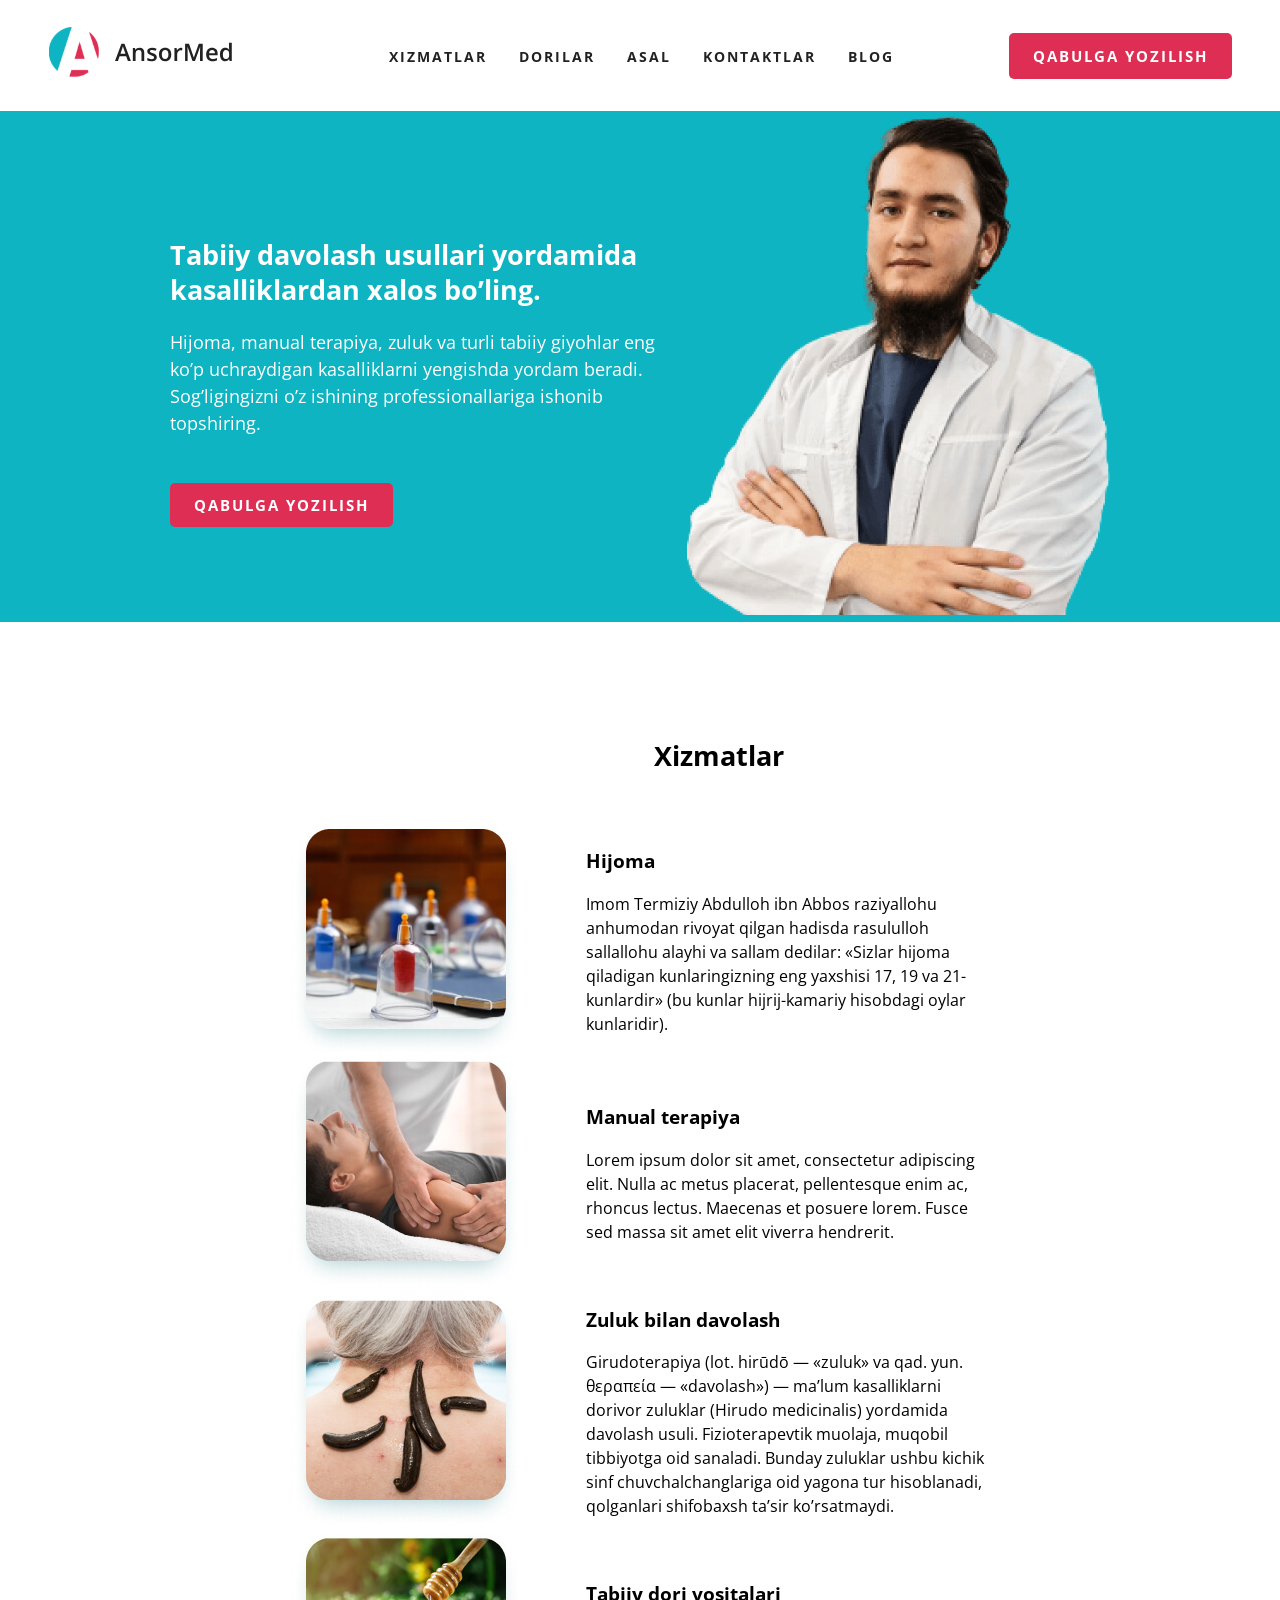
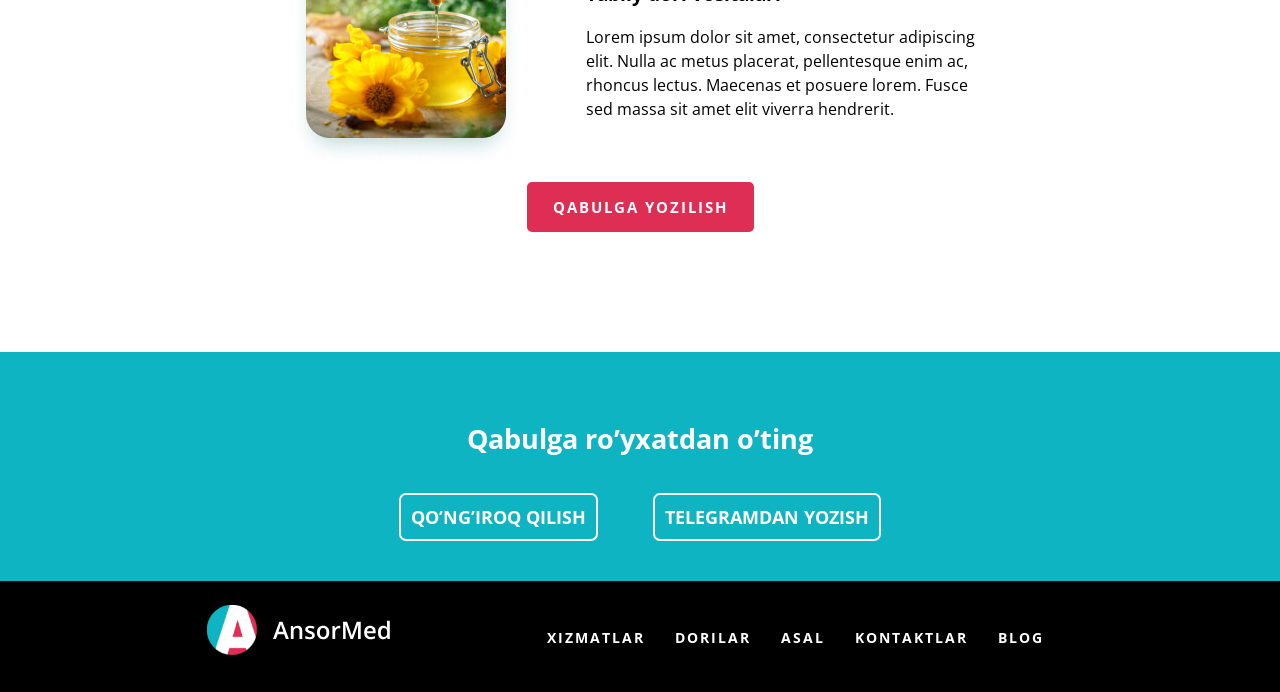
==== index.html @ 1b29dc1c "First commit" ====
<!DOCTYPE html>
<html lang="uz">
  <head>
    <meta charset="UTF-8" />
    <meta name="viewport" content="width=device-width, initial-scale=1.0" />
    <title>AnsorMed</title>
    <link rel="stylesheet" href="css/main.css" />
    <link rel="preconnect" href="https://fonts.googleapis.com" />
    <link rel="preconnect" href="https://fonts.gstatic.com" crossorigin />
    <link
      href="https://fonts.googleapis.com/css2?family=Open+Sans:wght@400;700&display=swap"
      rel="stylesheet"
    />
    <link
      href="https://fonts.googleapis.com/css2?family=Open+Sans+Condensed:wght@700&display=swap"
      rel="stylesheet"
    />
  </head>

  <body>
    <!-- SITE-HEADER -->

    <header class="site-header">
      <a class="logo" href="./">
        <img
          src="img/logo.svg"
          width="185"
          height="50"
          alt="AnsorMed logotipi"
        />
      </a>
      <nav class="nav">
        <ul class="nav-list">
          <li class="nav-item">
            <a href="#" class="nav-link">Xizmatlar</a>
          </li>
          <li class="nav-item">
            <a href="#" class="nav-link">Dorilar</a>
          </li>
          <li class="nav-item">
            <a href="#" class="nav-link">Asal</a>
          </li>
          <li class="nav-item">
            <a href="#" class="nav-link">Kontaktlar</a>
          </li>
          <li class="nav-item">
            <a href="#" class="nav-link">Blog</a>
          </li>
        </ul>
      </nav>
      <a class="apply-btn" href="#">Qabulga yozilish </a>
    </header>
    <main>
      <section class="qism1">
        <div>
          <h2 class="tabiiy">
            Tabiiy davolash usullari yordamida kasalliklardan xalos bo’ling.
          </h2>
          <p class="hijoma">
            Hijoma, manual terapiya, zuluk va turli tabiiy giyohlar eng ko’p
            uchraydigan kasalliklarni yengishda yordam beradi. Sog’ligingizni
            o’z ishining professionallariga ishonib topshiring.
          </p>
          <a class="apply2" href="./">Qabulga yozilish</a>
        </div>
        <a href="./">
          <img src="img/person-img.png" alt="Heromen" width="423" height="504" />
        </a>
      </section>

      <!-- SERVICES -->

      <section class="services">
        <h2 class="services-heading">Xizmatlar</h2>

        <ul class="services-list">
          <li class="services-item service">
            <img class="img1" src="img/hijoma-img.jpg" alt="Servis rasmi" />
            <div class="service-info">
              <h3 class="service-heading">Hijoma</h3>
              <p class="service-desc">
                Imom Termiziy Abdulloh ibn Abbos raziyallohu anhumodan rivoyat
                qilgan hadisda rasululloh sallallohu alayhi va sallam dedilar:
                «Sizlar hijoma qiladigan kunlaringizning eng yaxshisi 17, 19 va
                21-kunlardir» (bu kunlar hijrij-kamariy hisobdagi oylar
                kunlaridir).
              </p>
            </div>
          </li>

          <li class="services-item service">
            <img class="img2" src="img/terapiya-img.jpg" alt="Servis rasmi" />
            <div class="service-info">
              <h3 class="service-heading">Manual terapiya</h3>
              <p class="service-desc">
                Lorem ipsum dolor sit amet, consectetur adipiscing elit. Nulla
                ac metus placerat, pellentesque enim ac, rhoncus lectus.
                Maecenas et posuere lorem. Fusce sed massa sit amet elit viverra
                hendrerit.
              </p>
            </div>
          </li>

          <li class="services-item service">
            <img class="img3" src="img/zuluk-img.jpg" alt="Servis rasmi" />
            <div class="service-info">
              <h3 class="service-heading">Zuluk bilan davolash</h3>
              <p class="service-desc">
                Girudoterapiya (lot. hirūdō — «zuluk» va qad. yun. θεραπεία —
                «davolash») — ma’lum kasalliklarni dorivor zuluklar (Hirudo
                medicinalis) yordamida davolash usuli. Fizioterapevtik muolaja,
                muqobil tibbiyotga oid sanaladi. Bunday zuluklar ushbu kichik
                sinf chuvchalchanglariga oid yagona tur hisoblanadi, qolganlari
                shifobaxsh ta’sir ko’rsatmaydi.
              </p>
            </div>
          </li>

          <li class="services-item service">
            <img class="img4" src="img/tabiiy-dori-img.jpg" alt="Servis rasmi" />
            <div class="service-info">
              <h3 class="service-heading">Tabiiy dori vositalari</h3>
              <p class="service-desc">
                Lorem ipsum dolor sit amet, consectetur adipiscing elit. Nulla
                ac metus placerat, pellentesque enim ac, rhoncus lectus.
                Maecenas et posuere lorem. Fusce sed massa sit amet elit viverra
                hendrerit.
              </p>
            </div>
          </li>
        </ul>
        <a class="apply3" href="./">Qabulga yozilish</a>
      </section>

      <div class="contact-list">
        <h2 class="contacts-heading">Qabulga ro’yxatdan o’ting</h2>
        <a class="contacts-link contacts-link1" href="#">Qo’ng’iroq qilish</a>
        <a class="contacts-link" href="#">Telegramdan yozish</a>
      </div>
    </main>

    <footer class="site-footer">
      <a class="logo" href="./">
        <img src="img/logo2.svg" width="185" height="50" alt="AnsorMed logotipi" />
       
      </a>

      <ul class="footer-list">
        <li class="footer-item">
          <a href="#" class="footer-link">Xizmatlar</a>
        </li>
        <li class="footer-item">
          <a href="#" class="footer-link">Dorilar</a>
        </li>
        <li class="footer-item">
          <a href="#" class="footer-link">Asal</a>
        </li>
        <li class="footer-item">
          <a href="#" class="footer-link">Kontaktlar</a>
        </li>
        <li class="footer-item">
          <a href="#" class="footer-link">Blog</a>
        </li>
      </ul>
    </footer>
  </body>
</html>
---- css/main.css ----
/* STARTER */

*,
*::before,
*::after {
  box-sizing: inherit;
}

html {
  box-sizing: border-box;
}

body {
  margin: 0;
  padding: 0;
  font-family: "Open Sans", sans-serif;
  font-size: 18px;
  line-height: 27px;
  color: #fff;
}

/* SITE-HEADER */

.site-header {
  display: flex;
  align-items: center;
  justify-content: center;
  padding: 24px 0;
}

.logo {
  margin-right: 115px;
}

.nav {
  margin-right: 115px;

}

.nav-list {
  display: flex;
  list-style: none;
}

.nav-item:not(:last-child) {
  margin-right: 32px;
}

.nav-link {
  font-size: 14px;
  font-weight: 700;
  line-height: 21px;
  letter-spacing: 2px;
  text-decoration: none;
  text-transform: uppercase;
  color: #222;
  transition: color .3s;
}

.nav-link:hover {
  color: #DE2E54;
}

.nav-link:active {
  opacity: 0.6;
  
}

.apply-btn {
  text-decoration: none;
  font-weight: 700;
  font-size: 15px;
  line-height: 22px;
  letter-spacing: 2px;
  font-family: 'Open Sans Condensed', sans-serif;
  text-transform: uppercase;
  color: #fff;
  background-color: #DE2E54;;
  padding: 12px 24px;
  border-radius: 5px;
  transition: 0.3s;
}

.apply-btn:hover {
  color: #DE2E54;
  background-color: white;
  border: 2px solid #DE2E54;
  border-radius: 10px;
}

.apply-btn:hover {
  opacity: 0.6;
}

.hijoma {
  padding-bottom: 36px;
}

.tabiiy {
  line-height: 35px;
}

.apply2 {
  text-decoration: none;
  font-weight: 700;
  font-size: 15px;
  line-height: 22px;
  letter-spacing: 2px;
  font-family: 'Open Sans Condensed', sans-serif;
  text-transform: uppercase;
  color: #fff;
  background-color: #DE2E54;;
  padding: 12px 24px;
  border-radius: 5px;
  transition: 0.3s;
}

.apply2:hover {
  background-color: #DE2E54CC;
  color: white;

}

.apply2:active {
  opacity: 0.6;
}

.qism1 {
  font-family: Open Sans;
  background-color: #0EB4C1;
  display: flex;
  align-items: center;
  padding: 0 170px;
}


/* SERVICES */

.services {
  color: #000;
  text-align: center;
  padding-bottom: 120px;
}

.services-heading {
  margin: 120px 654px 56px;
}


.services-list {
  padding: 0 290px;
  font-size: 16px;
  font-weight: 400;
  font-style: normal;
  line-height: 24px;
  list-style: none;
  text-align: initial;
}

.services-item {
  display: flex;
  align-items: center;
}

.service img {
  margin-right: 64px;
}

.apply3 {
  display: inline-block;
  text-decoration: none;
  font-weight: 700;
  font-size: 15px;
  line-height: 22px;
  letter-spacing: 2px;
  font-family: 'Open Sans Condensed', sans-serif;
  text-transform: uppercase;
  color: #fff;
  background-color: #DE2E54;
  border: 2px solid #DE2E54;
  padding: 12px 24px;
  border-radius: 5px;
  transition: 0.3s;
}

.apply3:hover {
  color: #DE2E54;
  background-color: white;
  border-radius: 5px;
  
}

.apply3:active {
  opacity: 0.6;
}

/* contacts-list */

.contact-list {
  background-color: #0EB4C1;
  text-align: center;
  padding-top: 50px;
  padding-bottom: 50px;

}

.contacts-link {
  border: 2px solid #FFFFFF;
  border-radius: 7px;
  text-decoration: none;
  padding: 10px;
  color: white;
  font-weight: bold;
  text-transform: uppercase;
  transition: 0.3s;
}
 
.contacts-link1 {
  margin-right: 50px;
}

.contacts-heading {
  margin-bottom: 52px;
}

.contacts-link:hover {
  background-color: #DE2E54;
  color: white;
  border-color: #DE2E54;
}


/* site-footer */
  .site-footer {
    display: flex;
    padding: 24px 170px;
    justify-content: center;
    letter-spacing: 2px;
    background-color: black;
   
  }

.footer-list {
  display: flex;
  list-style: none;
}


.footer-link {
  font-size: 14px;
  font-weight: 700;
  line-height: 21px;
  letter-spacing: 2px;
  text-decoration: none;
  text-transform: uppercase;
  margin-right: 30px;
  color: white;
  transition: 0.3s;
}

.footer-link:hover {
  color: #DE2E54;

}
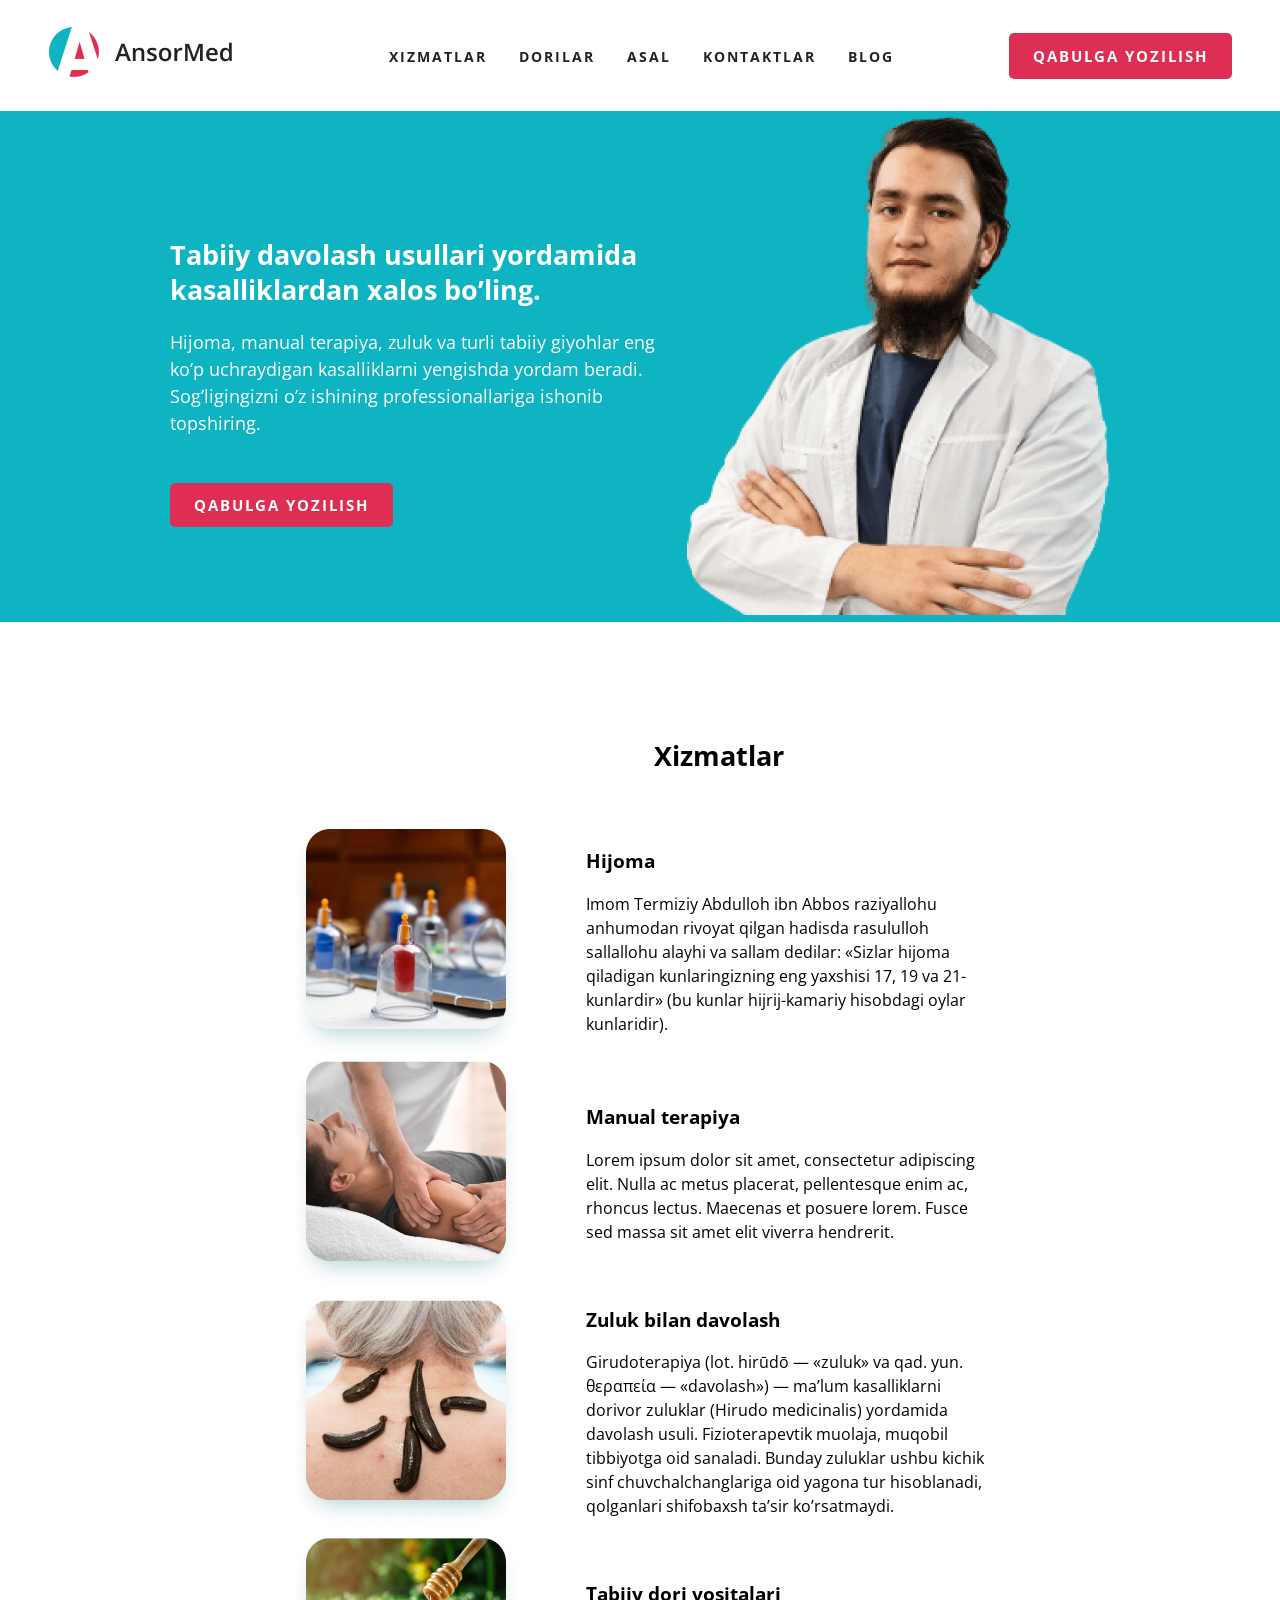
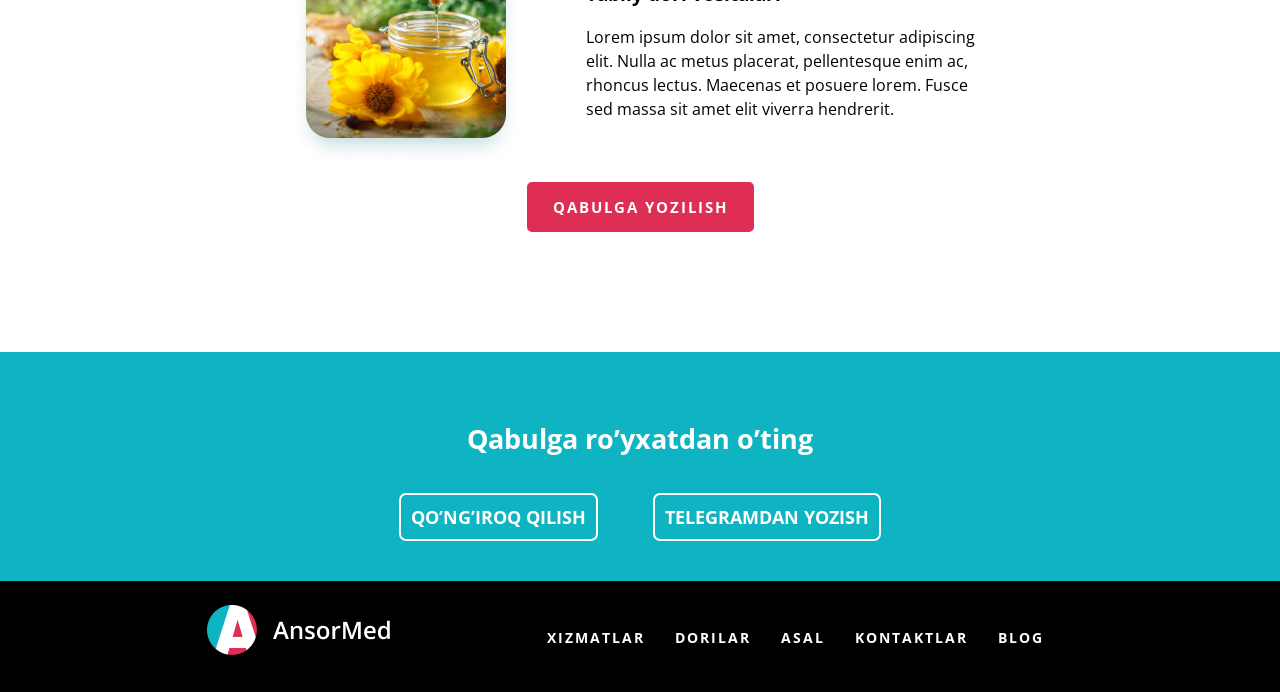
==== commit 44fe76ad: "kk" ====
--- a/index.html
+++ b/index.html
@@ -23,7 +23,7 @@
     <header class="site-header">
       <a class="logo" href="./">
         <img
-          src="img/logo.svg"
+          src="img/logo.png"
           width="185"
           height="50"
           alt="AnsorMed logotipi"
@@ -141,7 +141,7 @@
 
     <footer class="site-footer">
       <a class="logo" href="./">
-        <img src="img/logo2.svg" width="185" height="50" alt="AnsorMed logotipi" />
+        <img src="img/logo2.png" width="185" height="50" alt="AnsorMed logotipi" />
        
       </a>
 
